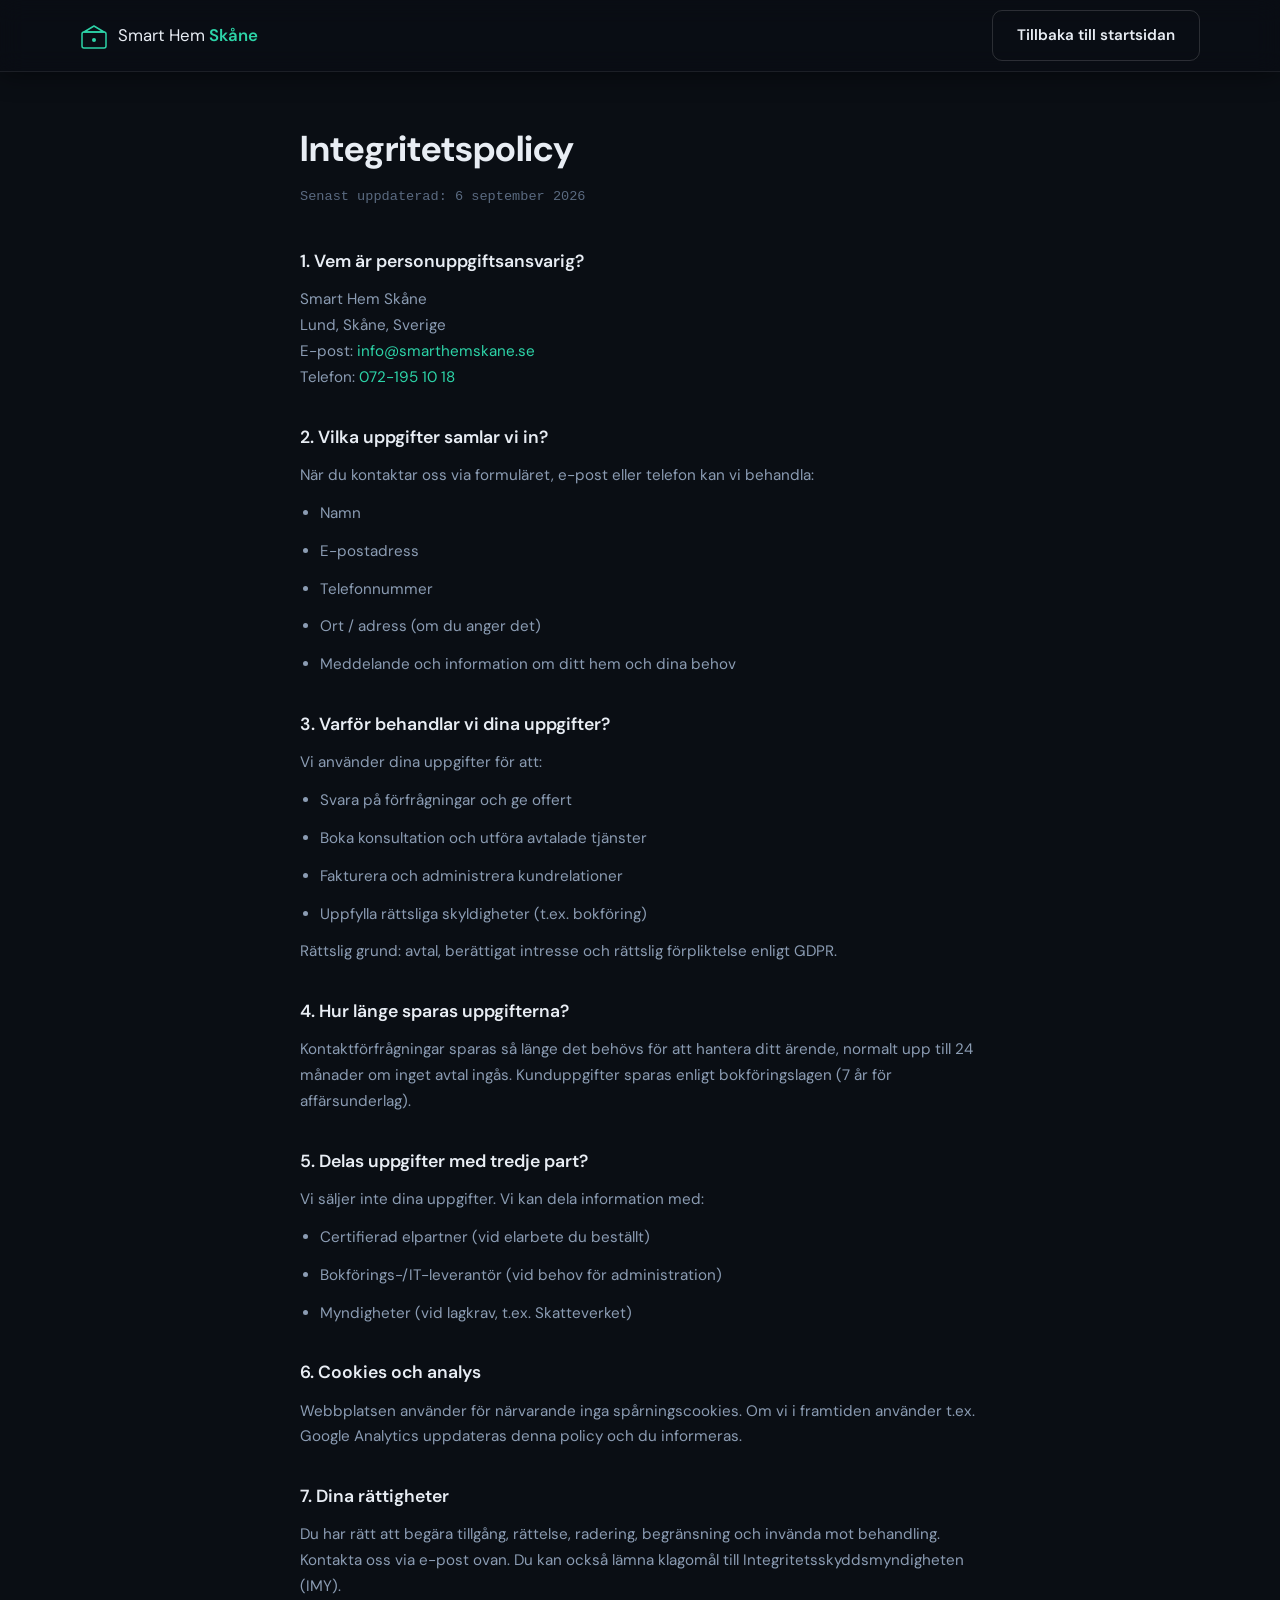
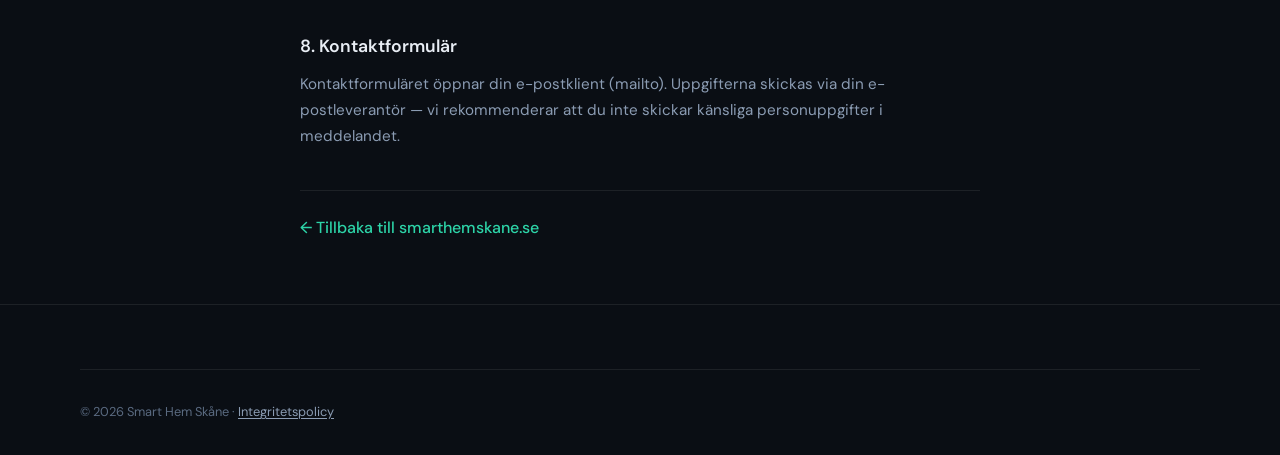
==== integritet.html @ e0abe8b3 "Add files via upload first version" ====
<!DOCTYPE html>
<html lang="sv">
<head>
  <meta charset="UTF-8">
  <meta name="viewport" content="width=device-width, initial-scale=1.0">
  <meta name="description" content="Integritetspolicy för Smart Hem Skåne — hur vi hanterar dina personuppgifter.">
  <meta name="robots" content="index, follow">
  <link rel="canonical" href="https://smarthemskane.se/integritet.html">
  <title>Integritetspolicy — Smart Hem Skåne</title>
  <link rel="icon" type="image/svg+xml" href="favicon.svg">
  <link rel="preconnect" href="https://fonts.googleapis.com">
  <link rel="preconnect" href="https://fonts.gstatic.com" crossorigin>
  <link href="https://fonts.googleapis.com/css2?family=DM+Sans:ital,opsz,wght@0,9..40,400;0,9..40,500;0,9..40,600;0,9..40,700&display=swap" rel="stylesheet">
  <link rel="stylesheet" href="css/styles.css">
</head>
<body>
  <header class="header header--scrolled">
    <div class="container header__inner">
      <a href="index.html" class="logo">
        <span class="logo__icon" aria-hidden="true">
          <svg width="28" height="28" viewBox="0 0 28 28" fill="none">
            <rect x="2" y="10" width="24" height="16" rx="2" stroke="currentColor" stroke-width="1.5"/>
            <path d="M14 4L4 10h20L14 4z" stroke="currentColor" stroke-width="1.5" stroke-linejoin="round"/>
            <circle cx="14" cy="18" r="2" fill="currentColor"/>
          </svg>
        </span>
        <span class="logo__text">Smart Hem <strong>Skåne</strong></span>
      </a>
      <a href="index.html" class="btn btn--ghost">Tillbaka till startsidan</a>
    </div>
  </header>

  <main class="legal">
    <div class="container legal__inner">
      <h1 class="legal__title">Integritetspolicy</h1>
      <p class="legal__updated">Senast uppdaterad: 6 september 2026</p>

      <section class="legal__section">
        <h2>1. Vem är personuppgiftsansvarig?</h2>
        <p>Smart Hem Skåne<br>
        Lund, Skåne, Sverige<br>
        E-post: <a href="mailto:info@smarthemskane.se">info@smarthemskane.se</a><br>
        Telefon: <a href="tel:+46721951018">072-195 10 18</a></p>
      </section>

      <section class="legal__section">
        <h2>2. Vilka uppgifter samlar vi in?</h2>
        <p>När du kontaktar oss via formuläret, e-post eller telefon kan vi behandla:</p>
        <ul>
          <li>Namn</li>
          <li>E-postadress</li>
          <li>Telefonnummer</li>
          <li>Ort / adress (om du anger det)</li>
          <li>Meddelande och information om ditt hem och dina behov</li>
        </ul>
      </section>

      <section class="legal__section">
        <h2>3. Varför behandlar vi dina uppgifter?</h2>
        <p>Vi använder dina uppgifter för att:</p>
        <ul>
          <li>Svara på förfrågningar och ge offert</li>
          <li>Boka konsultation och utföra avtalade tjänster</li>
          <li>Fakturera och administrera kundrelationer</li>
          <li>Uppfylla rättsliga skyldigheter (t.ex. bokföring)</li>
        </ul>
        <p>Rättslig grund: avtal, berättigat intresse och rättslig förpliktelse enligt GDPR.</p>
      </section>

      <section class="legal__section">
        <h2>4. Hur länge sparas uppgifterna?</h2>
        <p>Kontaktförfrågningar sparas så länge det behövs för att hantera ditt ärende, normalt upp till 24 månader om inget avtal ingås. Kunduppgifter sparas enligt bokföringslagen (7 år för affärsunderlag).</p>
      </section>

      <section class="legal__section">
        <h2>5. Delas uppgifter med tredje part?</h2>
        <p>Vi säljer inte dina uppgifter. Vi kan dela information med:</p>
        <ul>
          <li>Certifierad elpartner (vid elarbete du beställt)</li>
          <li>Bokförings-/IT-leverantör (vid behov för administration)</li>
          <li>Myndigheter (vid lagkrav, t.ex. Skatteverket)</li>
        </ul>
      </section>

      <section class="legal__section">
        <h2>6. Cookies och analys</h2>
        <p>Webbplatsen använder för närvarande inga spårningscookies. Om vi i framtiden använder t.ex. Google Analytics uppdateras denna policy och du informeras.</p>
      </section>

      <section class="legal__section">
        <h2>7. Dina rättigheter</h2>
        <p>Du har rätt att begära tillgång, rättelse, radering, begränsning och invända mot behandling. Kontakta oss via e-post ovan. Du kan också lämna klagomål till Integritetsskyddsmyndigheten (IMY).</p>
      </section>

      <section class="legal__section">
        <h2>8. Kontaktformulär</h2>
        <p>Kontaktformuläret öppnar din e-postklient (mailto). Uppgifterna skickas via din e-postleverantör — vi rekommenderar att du inte skickar känsliga personuppgifter i meddelandet.</p>
      </section>

      <p class="legal__back"><a href="index.html">&larr; Tillbaka till smarthemskane.se</a></p>
    </div>
  </main>

  <footer class="footer">
    <div class="container footer__inner">
      <p class="footer__copy">&copy; <span id="year"></span> Smart Hem Skåne · <a href="integritet.html">Integritetspolicy</a></p>
    </div>
  </footer>

  <script>
    document.getElementById('year').textContent = new Date().getFullYear();
  </script>
</body>
</html>
---- css/styles.css ----
/* ── Variables ── */
:root {
  --bg: #0a0e14;
  --bg-alt: #111820;
  --bg-card: #161d27;
  --bg-card-hover: #1c2533;
  --border: rgba(255, 255, 255, 0.08);
  --border-strong: rgba(255, 255, 255, 0.14);
  --text: #e8edf4;
  --text-muted: #8b9cb3;
  --text-dim: #5a6a80;
  --accent: #2dd4a8;
  --accent-dim: rgba(45, 212, 168, 0.12);
  --accent-glow: rgba(45, 212, 168, 0.25);
  --warm: #f5a623;
  --danger: #f87171;
  --font: 'DM Sans', system-ui, sans-serif;
  --mono: 'JetBrains Mono', monospace;
  --radius: 12px;
  --radius-lg: 20px;
  --shadow: 0 4px 24px rgba(0, 0, 0, 0.4);
  --transition: 0.2s ease;
  --header-h: 72px;
}

/* ── Reset ── */
*, *::before, *::after { box-sizing: border-box; margin: 0; padding: 0; }

html {
  scroll-behavior: smooth;
  scroll-padding-top: var(--header-h);
}

body {
  font-family: var(--font);
  background: var(--bg);
  color: var(--text);
  line-height: 1.6;
  -webkit-font-smoothing: antialiased;
}

img { max-width: 100%; display: block; }
a { color: inherit; text-decoration: none; }
ul { list-style: none; }

.container {
  width: min(1120px, 100% - 2rem);
  margin-inline: auto;
}

/* ── Header ── */
.header {
  position: fixed;
  top: 0;
  left: 0;
  right: 0;
  z-index: 100;
  height: var(--header-h);
  background: rgba(10, 14, 20, 0.85);
  backdrop-filter: blur(12px);
  border-bottom: 1px solid var(--border);
  transition: box-shadow var(--transition);
}

.header--scrolled {
  box-shadow: var(--shadow);
}

.header__inner {
  display: flex;
  align-items: center;
  justify-content: space-between;
  height: 100%;
}

.logo {
  display: flex;
  align-items: center;
  gap: 0.6rem;
  font-size: 1.05rem;
  color: var(--text);
}

.logo__icon {
  color: var(--accent);
  display: flex;
}

.logo__text strong {
  color: var(--accent);
  font-weight: 600;
}

.nav {
  display: flex;
  align-items: center;
  gap: 0.25rem;
}

.nav__link {
  padding: 0.5rem 0.85rem;
  font-size: 0.9rem;
  color: var(--text-muted);
  border-radius: 8px;
  transition: color var(--transition), background var(--transition);
}

.nav__link:hover {
  color: var(--text);
  background: rgba(255, 255, 255, 0.05);
}

.nav__link--cta {
  background: var(--accent);
  color: var(--bg);
  font-weight: 600;
  margin-left: 0.5rem;
}

.nav__link--cta:hover {
  background: #25b892;
  color: var(--bg);
}

.menu-toggle {
  display: none;
  flex-direction: column;
  gap: 5px;
  background: none;
  border: none;
  cursor: pointer;
  padding: 4px;
}

.menu-toggle span {
  display: block;
  width: 22px;
  height: 2px;
  background: var(--text);
  border-radius: 2px;
  transition: transform var(--transition), opacity var(--transition);
}

.menu-toggle[aria-expanded="true"] span:nth-child(1) {
  transform: translateY(7px) rotate(45deg);
}

.menu-toggle[aria-expanded="true"] span:nth-child(2) {
  opacity: 0;
}

.menu-toggle[aria-expanded="true"] span:nth-child(3) {
  transform: translateY(-7px) rotate(-45deg);
}

/* ── Buttons ── */
.btn {
  display: inline-flex;
  align-items: center;
  justify-content: center;
  gap: 0.5rem;
  padding: 0.75rem 1.5rem;
  font-family: var(--font);
  font-size: 0.95rem;
  font-weight: 600;
  border-radius: 10px;
  border: none;
  cursor: pointer;
  transition: background var(--transition), transform var(--transition), box-shadow var(--transition);
}

.btn:active { transform: scale(0.98); }

.btn--primary {
  background: var(--accent);
  color: var(--bg);
}

.btn--primary:hover {
  background: #25b892;
  box-shadow: 0 0 24px var(--accent-glow);
}

.btn--ghost {
  background: transparent;
  color: var(--text);
  border: 1px solid var(--border-strong);
}

.btn--ghost:hover {
  background: rgba(255, 255, 255, 0.05);
  border-color: rgba(255, 255, 255, 0.2);
}

.btn--outline {
  background: transparent;
  color: var(--text);
  border: 1px solid var(--border-strong);
}

.btn--outline:hover {
  border-color: var(--accent);
  color: var(--accent);
}

.btn--block { width: 100%; }

/* ── Hero ── */
.hero {
  position: relative;
  padding: calc(var(--header-h) + 4rem) 0 5rem;
  overflow: hidden;
}

.hero__bg {
  position: absolute;
  inset: 0;
  background:
    radial-gradient(ellipse 60% 50% at 70% 20%, rgba(45, 212, 168, 0.08) 0%, transparent 60%),
    radial-gradient(ellipse 40% 40% at 20% 80%, rgba(245, 166, 35, 0.05) 0%, transparent 50%);
  pointer-events: none;
}

.hero__inner {
  display: grid;
  grid-template-columns: 1fr 1fr;
  gap: 3rem;
  align-items: center;
  position: relative;
}

.hero__badge {
  display: inline-flex;
  align-items: center;
  gap: 0.5rem;
  font-size: 0.85rem;
  font-family: var(--mono);
  color: var(--accent);
  background: var(--accent-dim);
  border: 1px solid rgba(45, 212, 168, 0.2);
  padding: 0.35rem 0.85rem;
  border-radius: 100px;
  margin-bottom: 1.25rem;
}

.hero__badge-dot {
  width: 6px;
  height: 6px;
  background: var(--accent);
  border-radius: 50%;
  animation: pulse 2s infinite;
}

@keyframes pulse {
  0%, 100% { opacity: 1; }
  50% { opacity: 0.4; }
}

.hero__title {
  font-size: clamp(2rem, 4.5vw, 3rem);
  font-weight: 700;
  line-height: 1.15;
  letter-spacing: -0.02em;
  margin-bottom: 1.25rem;
}

.hero__title em {
  font-style: normal;
  color: var(--accent);
}

.hero__desc {
  font-size: 1.1rem;
  color: var(--text-muted);
  max-width: 520px;
  margin-bottom: 2rem;
}

.hero__actions {
  display: flex;
  flex-wrap: wrap;
  gap: 0.75rem;
  margin-bottom: 2.5rem;
}

.hero__trust {
  display: flex;
  flex-wrap: wrap;
  gap: 0.5rem 1.5rem;
  font-size: 0.85rem;
  color: var(--text-dim);
}

.hero__trust li::before {
  content: '✓ ';
  color: var(--accent);
}

/* ── Dashboard mockup ── */
.dashboard {
  background: var(--bg-card);
  border: 1px solid var(--border);
  border-radius: var(--radius-lg);
  padding: 1.5rem;
  box-shadow: var(--shadow), 0 0 60px rgba(45, 212, 168, 0.06);
}

.dashboard__header {
  display: flex;
  justify-content: space-between;
  align-items: center;
  margin-bottom: 1.25rem;
}

.dashboard__title {
  font-size: 0.85rem;
  font-weight: 600;
  color: var(--text-muted);
}

.dashboard__live {
  font-size: 0.7rem;
  font-family: var(--mono);
  color: var(--accent);
  background: var(--accent-dim);
  padding: 0.2rem 0.6rem;
  border-radius: 100px;
}

.dashboard__stats {
  display: grid;
  grid-template-columns: repeat(3, 1fr);
  gap: 0.75rem;
  margin-bottom: 1.25rem;
}

.stat {
  background: var(--bg);
  border-radius: 10px;
  padding: 0.85rem;
}

.stat__label {
  display: block;
  font-size: 0.7rem;
  color: var(--text-dim);
  margin-bottom: 0.25rem;
}

.stat__value {
  display: block;
  font-size: 1.15rem;
  font-weight: 700;
  font-family: var(--mono);
}

.stat__value small {
  font-size: 0.65rem;
  font-weight: 400;
  color: var(--text-muted);
}

.stat__change {
  display: block;
  font-size: 0.7rem;
  font-family: var(--mono);
  margin-top: 0.2rem;
}

.stat__change--down { color: var(--accent); }
.stat__change--neutral { color: var(--text-dim); }

.dashboard__chart {
  display: flex;
  align-items: flex-end;
  gap: 6px;
  height: 80px;
  margin-bottom: 1.25rem;
  padding: 0 0.25rem;
}

.bar {
  flex: 1;
  height: var(--h);
  background: rgba(45, 212, 168, 0.2);
  border-radius: 4px 4px 0 0;
  transition: height 0.6s ease;
}

.bar--active {
  background: var(--accent);
}

.dashboard__devices {
  display: flex;
  flex-wrap: wrap;
  gap: 0.5rem;
}

.device {
  font-size: 0.75rem;
  padding: 0.3rem 0.7rem;
  border-radius: 100px;
  background: var(--bg);
  color: var(--text-dim);
  border: 1px solid var(--border);
}

.device--on {
  color: var(--accent);
  border-color: rgba(45, 212, 168, 0.3);
  background: var(--accent-dim);
}

/* ── Sections ── */
.section {
  padding: 5rem 0;
}

.section--alt {
  background: var(--bg-alt);
}

.section__header {
  text-align: center;
  max-width: 600px;
  margin: 0 auto 3rem;
}

.section__label {
  display: inline-block;
  font-size: 0.8rem;
  font-family: var(--mono);
  color: var(--accent);
  text-transform: uppercase;
  letter-spacing: 0.08em;
  margin-bottom: 0.75rem;
}

.section__title {
  font-size: clamp(1.75rem, 3vw, 2.25rem);
  font-weight: 700;
  letter-spacing: -0.02em;
  margin-bottom: 0.75rem;
}

.section__desc {
  color: var(--text-muted);
  font-size: 1.05rem;
}

/* ── Services ── */
.services {
  display: grid;
  grid-template-columns: repeat(3, 1fr);
  gap: 1.25rem;
}

.service-card {
  background: var(--bg-card);
  border: 1px solid var(--border);
  border-radius: var(--radius);
  padding: 1.75rem;
  transition: border-color var(--transition), transform var(--transition);
}

.service-card:hover {
  border-color: var(--border-strong);
  transform: translateY(-2px);
}

.service-card--highlight {
  border-color: rgba(45, 212, 168, 0.25);
  background: linear-gradient(135deg, var(--bg-card) 0%, rgba(45, 212, 168, 0.04) 100%);
}

.service-card__icon {
  width: 44px;
  height: 44px;
  display: flex;
  align-items: center;
  justify-content: center;
  background: var(--accent-dim);
  color: var(--accent);
  border-radius: 10px;
  margin-bottom: 1.25rem;
}

.service-card__title {
  font-size: 1.05rem;
  font-weight: 600;
  margin-bottom: 0.6rem;
}

.service-card__text {
  font-size: 0.9rem;
  color: var(--text-muted);
  line-height: 1.65;
}

/* ── Guide ── */
.guide-flow {
  display: flex;
  align-items: center;
  justify-content: center;
  flex-wrap: wrap;
  gap: 0.75rem 1rem;
  margin-bottom: 2.5rem;
  padding: 1.75rem;
  background: var(--bg-card);
  border: 1px solid var(--border);
  border-radius: var(--radius-lg);
}

.guide-flow__step {
  display: flex;
  flex-direction: column;
  align-items: center;
  text-align: center;
  min-width: 140px;
  padding: 1rem 1.25rem;
  background: var(--bg);
  border: 1px solid var(--border);
  border-radius: var(--radius);
}

.guide-flow__step--bridge {
  border-color: rgba(245, 166, 35, 0.35);
  background: rgba(245, 166, 35, 0.06);
}

.guide-flow__step--optional {
  border-color: rgba(45, 212, 168, 0.35);
  background: var(--accent-dim);
}

.guide-flow__icon {
  font-size: 1.75rem;
  line-height: 1;
  margin-bottom: 0.5rem;
}

.guide-flow__label {
  font-weight: 600;
  font-size: 0.95rem;
  margin-bottom: 0.25rem;
}

.guide-flow__hint {
  font-size: 0.75rem;
  color: var(--text-dim);
}

.guide-flow__arrow {
  font-size: 1.25rem;
  color: var(--text-dim);
  flex-shrink: 0;
}

.guide-compare {
  display: grid;
  grid-template-columns: 1fr 1fr;
  gap: 1.25rem;
  margin-bottom: 2rem;
}

.guide-card {
  background: var(--bg-card);
  border: 1px solid var(--border);
  border-radius: var(--radius-lg);
  padding: 1.75rem;
}

.guide-card--featured {
  border-color: var(--accent);
  box-shadow: 0 0 32px var(--accent-glow);
}

.guide-card__tag {
  display: inline-block;
  font-size: 0.7rem;
  font-family: var(--mono);
  text-transform: uppercase;
  letter-spacing: 0.06em;
  color: var(--text-dim);
  margin-bottom: 0.75rem;
}

.guide-card--featured .guide-card__tag {
  color: var(--accent);
}

.guide-card__title {
  font-size: 1.2rem;
  font-weight: 700;
  margin-bottom: 0.5rem;
}

.guide-card__intro {
  font-size: 0.9rem;
  color: var(--text-muted);
  margin-bottom: 1.25rem;
}

.guide-card__list {
  margin-bottom: 1.25rem;
}

.guide-card__list li {
  font-size: 0.85rem;
  color: var(--text-muted);
  padding: 0.35rem 0 0.35rem 1.25rem;
  position: relative;
}

.guide-card__list li::before {
  content: '✓';
  position: absolute;
  left: 0;
  color: var(--accent);
  font-size: 0.75rem;
}

.guide-card__example {
  font-size: 0.82rem;
  color: var(--text-dim);
  padding: 0.85rem 1rem;
  background: var(--bg);
  border-radius: 8px;
  border-left: 3px solid var(--border-strong);
  line-height: 1.55;
}

.guide-card--featured .guide-card__example {
  border-left-color: var(--accent);
}

.guide-card__example strong {
  color: var(--text-muted);
}

.guide-table-wrap {
  overflow-x: auto;
  margin-bottom: 2rem;
  border: 1px solid var(--border);
  border-radius: var(--radius-lg);
  background: var(--bg-card);
}

.guide-table {
  width: 100%;
  border-collapse: collapse;
  font-size: 0.9rem;
}

.guide-table th,
.guide-table td {
  padding: 0.85rem 1.25rem;
  text-align: left;
  border-bottom: 1px solid var(--border);
}

.guide-table th {
  font-size: 0.75rem;
  font-family: var(--mono);
  text-transform: uppercase;
  letter-spacing: 0.05em;
  color: var(--text-dim);
  background: var(--bg);
}

.guide-table th:not(:first-child),
.guide-table td:not(:first-child) {
  text-align: center;
}

.guide-table tbody tr:last-child td {
  border-bottom: none;
}

.guide-table td:first-child {
  color: var(--text-muted);
}

.guide-yes {
  color: var(--accent);
  font-weight: 700;
}

.guide-no {
  color: var(--text-dim);
}

.guide-limited {
  font-size: 0.75rem;
  color: var(--warm);
  font-family: var(--mono);
}

.guide-cta {
  text-align: center;
  font-size: 0.95rem;
  color: var(--text-muted);
}

.guide-cta a {
  color: var(--accent);
  font-weight: 600;
  text-decoration: underline;
  text-underline-offset: 3px;
}

.guide-cta a:hover {
  opacity: 0.85;
}

/* ── Security ── */
.security-grid {
  display: grid;
  grid-template-columns: repeat(4, 1fr);
  gap: 1.25rem;
  margin-bottom: 2.5rem;
}

.security-item {
  background: var(--bg-card);
  border: 1px solid var(--border);
  border-radius: var(--radius);
  padding: 1.5rem;
}

.security-item__icon {
  font-size: 1.5rem;
  display: block;
  margin-bottom: 0.75rem;
}

.security-item h3 {
  font-size: 1rem;
  font-weight: 600;
  margin-bottom: 0.5rem;
}

.security-item p {
  font-size: 0.85rem;
  color: var(--text-muted);
  line-height: 1.6;
}

.security-package {
  display: grid;
  grid-template-columns: 1fr 1fr;
  gap: 1.5rem;
  align-items: start;
}

.security-aside {
  background: var(--bg-card);
  border: 1px solid var(--border);
  border-radius: var(--radius-lg);
  padding: 1.75rem;
}

.security-aside h3 {
  font-size: 1.05rem;
  font-weight: 600;
  margin-bottom: 1.25rem;
}

.security-aside__list {
  margin-bottom: 1.25rem;
}

.security-aside__list li {
  font-size: 0.85rem;
  padding: 0.35rem 0 0.35rem 1.25rem;
  position: relative;
  color: var(--text-muted);
}

.security-aside__list--yes li::before {
  content: '✓';
  position: absolute;
  left: 0;
  color: var(--accent);
  font-size: 0.75rem;
}

.security-aside__list--no li {
  color: var(--text-dim);
}

.security-aside__list--no li::before {
  content: '✗';
  position: absolute;
  left: 0;
  color: var(--warm);
  font-size: 0.75rem;
}

.security-aside__note {
  font-size: 0.82rem;
  color: var(--text-dim);
  padding-top: 1rem;
  border-top: 1px solid var(--border);
  line-height: 1.55;
}

.security-aside__note a {
  color: var(--accent);
  font-weight: 500;
}

/* ── Pricing ── */
.pricing {
  display: grid;
  grid-template-columns: repeat(4, 1fr);
  gap: 1.25rem;
  align-items: start;
}

.price-card {
  position: relative;
  background: var(--bg-card);
  border: 1px solid var(--border);
  border-radius: var(--radius-lg);
  padding: 1.75rem;
  display: flex;
  flex-direction: column;
  height: 100%;
}

.price-card--featured {
  border-color: var(--accent);
  box-shadow: 0 0 40px var(--accent-glow);
}

.price-card__badge {
  position: absolute;
  top: -12px;
  left: 50%;
  transform: translateX(-50%);
  background: var(--accent);
  color: var(--bg);
  font-size: 0.7rem;
  font-weight: 700;
  text-transform: uppercase;
  letter-spacing: 0.05em;
  padding: 0.3rem 0.85rem;
  border-radius: 100px;
  white-space: nowrap;
}

.price-card__name {
  font-size: 1.15rem;
  font-weight: 700;
  margin-bottom: 0.4rem;
}

.price-card__desc {
  font-size: 0.85rem;
  color: var(--text-muted);
  margin-bottom: 1.25rem;
  min-height: 2.5rem;
}

.price-card__price {
  margin-bottom: 0.5rem;
}

.price-card__label {
  display: block;
  font-size: 0.7rem;
  font-family: var(--mono);
  text-transform: uppercase;
  letter-spacing: 0.06em;
  color: var(--text-dim);
  margin-bottom: 0.25rem;
}

.price-card__amount {
  font-size: 1.75rem;
  font-weight: 700;
  font-family: var(--mono);
}

.price-card__unit {
  font-size: 0.9rem;
  color: var(--text-muted);
  margin-left: 0.25rem;
}

.price-card__material {
  font-size: 0.85rem;
  color: var(--accent);
  font-weight: 500;
  margin-bottom: 1.25rem;
  padding-bottom: 1rem;
  border-bottom: 1px solid var(--border);
}

.price-card__total {
  font-size: 0.8rem;
  color: var(--text-dim);
  margin-bottom: 1.25rem;
  font-family: var(--mono);
}

.price-card__features {
  flex: 1;
  margin-bottom: 1rem;
}

.price-card__features > li {
  font-size: 0.85rem;
  color: var(--text-muted);
  padding: 0.4rem 0;
  padding-left: 1.25rem;
  position: relative;
  border-bottom: 1px solid var(--border);
}

.price-card__features > li:last-child {
  border-bottom: none;
}

.price-card__features > li::before {
  content: '✓';
  position: absolute;
  left: 0;
  color: var(--accent);
  font-size: 0.75rem;
}

.price-card__features ul {
  margin-top: 0.35rem;
  padding-left: 0;
}

.price-card__features ul li {
  font-size: 0.78rem;
  color: var(--text-dim);
  padding: 0.15rem 0 0.15rem 0.85rem;
  position: relative;
  border-bottom: none;
}

.price-card__features ul li::before {
  content: '·';
  position: absolute;
  left: 0;
  color: var(--text-dim);
  font-size: 1rem;
  line-height: 1;
}

.pricing__note {
  text-align: center;
  margin-top: 2rem;
  font-size: 0.85rem;
  color: var(--text-dim);
}

.pricing__note strong {
  color: var(--text-muted);
}

/* ── Steps ── */
.steps {
  display: grid;
  grid-template-columns: repeat(4, 1fr);
  gap: 1.5rem;
  counter-reset: step;
}

.step {
  position: relative;
}

.step__num {
  display: block;
  font-size: 2.5rem;
  font-weight: 700;
  font-family: var(--mono);
  color: var(--accent);
  opacity: 0.3;
  margin-bottom: 0.75rem;
  line-height: 1;
}

.step__content h3 {
  font-size: 1rem;
  font-weight: 600;
  margin-bottom: 0.5rem;
}

.step__content p {
  font-size: 0.9rem;
  color: var(--text-muted);
}

/* ── Areas ── */
.areas {
  display: grid;
  grid-template-columns: 1fr 1fr;
  gap: 3rem;
  align-items: center;
}

.areas__desc {
  color: var(--text-muted);
  margin: 1rem 0 1.5rem;
  font-size: 1.05rem;
}

.areas__list {
  display: flex;
  flex-wrap: wrap;
  gap: 0.5rem;
}

.areas__list li {
  font-size: 0.85rem;
  padding: 0.4rem 0.9rem;
  background: var(--bg-card);
  border: 1px solid var(--border);
  border-radius: 100px;
  color: var(--text-muted);
}

.map-placeholder {
  position: relative;
  aspect-ratio: 4/3;
  background: var(--bg-card);
  border: 1px solid var(--border);
  border-radius: var(--radius-lg);
  overflow: hidden;
}

.map-placeholder::before {
  content: '';
  position: absolute;
  inset: 0;
  background:
    radial-gradient(circle at 55% 65%, rgba(45, 212, 168, 0.06) 0%, transparent 50%),
    linear-gradient(135deg, rgba(255,255,255,0.02) 25%, transparent 25%),
    linear-gradient(225deg, rgba(255,255,255,0.02) 25%, transparent 25%);
  background-size: 100% 100%, 40px 40px, 40px 40px;
}

.map-ring {
  position: absolute;
  top: 50%;
  left: 55%;
  transform: translate(-50%, -50%);
  width: 180px;
  height: 180px;
  border: 1px dashed rgba(45, 212, 168, 0.3);
  border-radius: 50%;
  animation: ring-pulse 3s ease-in-out infinite;
}

@keyframes ring-pulse {
  0%, 100% { transform: translate(-50%, -50%) scale(1); opacity: 0.5; }
  50% { transform: translate(-50%, -50%) scale(1.05); opacity: 1; }
}

.map-dot {
  position: absolute;
  font-size: 0.75rem;
  font-weight: 600;
  color: var(--text);
  padding: 0.3rem 0.65rem;
  background: var(--bg);
  border: 1px solid var(--border-strong);
  border-radius: 100px;
  white-space: nowrap;
}

.map-dot::before {
  content: '';
  display: inline-block;
  width: 6px;
  height: 6px;
  background: var(--accent);
  border-radius: 50%;
  margin-right: 0.4rem;
  vertical-align: middle;
}

.map-dot--lund { top: 42%; left: 48%; }
.map-dot--malmo { bottom: 22%; left: 38%; }
.map-dot--helsingborg { top: 18%; right: 22%; }

/* ── Contact ── */
.contact {
  display: grid;
  grid-template-columns: 1fr 1.2fr;
  gap: 3rem;
  align-items: start;
}

.contact__desc {
  color: var(--text-muted);
  margin: 1rem 0 2rem;
}

.contact__details {
  display: flex;
  flex-direction: column;
  gap: 1.25rem;
}

.contact__item {
  display: flex;
  flex-direction: column;
  gap: 0.2rem;
}

.contact__label {
  font-size: 0.75rem;
  font-family: var(--mono);
  color: var(--text-dim);
  text-transform: uppercase;
  letter-spacing: 0.06em;
}

.contact__item a {
  color: var(--accent);
  transition: opacity var(--transition);
}

.contact__item a:hover { opacity: 0.8; }

.contact-form {
  background: var(--bg-card);
  border: 1px solid var(--border);
  border-radius: var(--radius-lg);
  padding: 2rem;
}

.form-row {
  display: grid;
  grid-template-columns: 1fr 1fr;
  gap: 1rem;
}

.form-group {
  margin-bottom: 1.25rem;
}

.form-group label {
  display: block;
  font-size: 0.85rem;
  font-weight: 500;
  margin-bottom: 0.4rem;
  color: var(--text-muted);
}

.form-group input,
.form-group select,
.form-group textarea {
  width: 100%;
  padding: 0.75rem 1rem;
  font-family: var(--font);
  font-size: 0.95rem;
  color: var(--text);
  background: var(--bg);
  border: 1px solid var(--border);
  border-radius: 8px;
  transition: border-color var(--transition), box-shadow var(--transition);
}

.form-group input::placeholder,
.form-group textarea::placeholder {
  color: var(--text-dim);
}

.form-group input:focus,
.form-group select:focus,
.form-group textarea:focus {
  outline: none;
  border-color: var(--accent);
  box-shadow: 0 0 0 3px var(--accent-dim);
}

.form-group select {
  cursor: pointer;
  appearance: none;
  background-image: url("data:image/svg+xml,%3Csvg xmlns='http://www.w3.org/2000/svg' width='12' height='12' viewBox='0 0 12 12'%3E%3Cpath fill='%238b9cb3' d='M6 8L1 3h10z'/%3E%3C/svg%3E");
  background-repeat: no-repeat;
  background-position: right 1rem center;
  padding-right: 2.5rem;
}

.form-group textarea {
  resize: vertical;
  min-height: 100px;
}

.form-status {
  margin-top: 1rem;
  font-size: 0.9rem;
  text-align: center;
  min-height: 1.4em;
}

.form-status--success { color: var(--accent); }
.form-status--error { color: var(--danger); }

.form-privacy {
  margin-top: 0.75rem;
  font-size: 0.78rem;
  color: var(--text-dim);
  text-align: center;
}

.form-privacy a {
  color: var(--text-muted);
  text-decoration: underline;
  text-underline-offset: 2px;
}

.form-privacy a:hover {
  color: var(--accent);
}

/* ── Footer ── */
.footer {
  border-top: 1px solid var(--border);
  padding: 3rem 0 2rem;
}

.footer__inner {
  display: grid;
  grid-template-columns: 2fr 1fr;
  gap: 2rem;
}

.footer__brand p {
  font-size: 0.85rem;
  color: var(--text-dim);
  margin-top: 0.5rem;
  max-width: 320px;
}

.footer__links {
  display: flex;
  flex-direction: column;
  gap: 0.5rem;
}

.footer__links a {
  font-size: 0.9rem;
  color: var(--text-muted);
  transition: color var(--transition);
}

.footer__links a:hover { color: var(--accent); }

.footer__copy {
  grid-column: 1 / -1;
  font-size: 0.8rem;
  color: var(--text-dim);
  padding-top: 2rem;
  border-top: 1px solid var(--border);
  margin-top: 1rem;
}

.footer__copy a {
  color: var(--text-muted);
  text-decoration: underline;
  text-underline-offset: 2px;
}

.footer__copy a:hover {
  color: var(--accent);
}

/* ── Legal page ── */
.legal {
  padding: calc(var(--header-h) + 3rem) 0 4rem;
}

.legal__inner {
  max-width: 680px;
}

.legal__title {
  font-size: clamp(1.75rem, 3vw, 2.25rem);
  font-weight: 700;
  margin-bottom: 0.5rem;
}

.legal__updated {
  font-size: 0.85rem;
  color: var(--text-dim);
  font-family: var(--mono);
  margin-bottom: 2.5rem;
}

.legal__section {
  margin-bottom: 2rem;
}

.legal__section h2 {
  font-size: 1.1rem;
  font-weight: 600;
  margin-bottom: 0.75rem;
}

.legal__section p,
.legal__section li {
  font-size: 0.95rem;
  color: var(--text-muted);
  line-height: 1.7;
  margin-bottom: 0.75rem;
}

.legal__section ul {
  padding-left: 1.25rem;
  list-style: disc;
}

.legal__section a {
  color: var(--accent);
}

.legal__back {
  margin-top: 2.5rem;
  padding-top: 1.5rem;
  border-top: 1px solid var(--border);
}

.legal__back a {
  color: var(--accent);
  font-weight: 500;
}

/* ── Responsive ── */
@media (max-width: 1024px) {
  .hero__inner { grid-template-columns: 1fr; }
  .hero__visual { max-width: 480px; }
  .services { grid-template-columns: repeat(2, 1fr); }
  .pricing { grid-template-columns: repeat(2, 1fr); }
  .steps { grid-template-columns: repeat(2, 1fr); }
}

@media (max-width: 768px) {
  .menu-toggle { display: flex; }

  .nav {
    position: fixed;
    top: var(--header-h);
    left: 0;
    right: 0;
    background: var(--bg);
    border-bottom: 1px solid var(--border);
    flex-direction: column;
    padding: 1rem;
    gap: 0.25rem;
    transform: translateY(-110%);
    opacity: 0;
    pointer-events: none;
    transition: transform 0.3s ease, opacity 0.3s ease;
  }

  .nav--open {
    transform: translateY(0);
    opacity: 1;
    pointer-events: auto;
  }

  .nav__link {
    width: 100%;
    padding: 0.85rem 1rem;
  }

  .nav__link--cta {
    margin-left: 0;
    margin-top: 0.5rem;
    text-align: center;
  }

  .services { grid-template-columns: 1fr; }
  .guide-compare { grid-template-columns: 1fr; }
  .guide-flow__arrow { transform: rotate(90deg); }
  .security-grid { grid-template-columns: 1fr 1fr; }
  .security-package { grid-template-columns: 1fr; }
  .pricing { grid-template-columns: 1fr; }
  .steps { grid-template-columns: 1fr; }
  .areas { grid-template-columns: 1fr; }
  .contact { grid-template-columns: 1fr; }
  .form-row { grid-template-columns: 1fr; }
  .footer__inner { grid-template-columns: 1fr; }
}

@media (max-width: 480px) {
  .hero { padding-bottom: 3rem; }
  .hero__actions { flex-direction: column; }
  .hero__actions .btn { width: 100%; }
  .dashboard__stats { grid-template-columns: 1fr; }
  .security-grid { grid-template-columns: 1fr; }
}
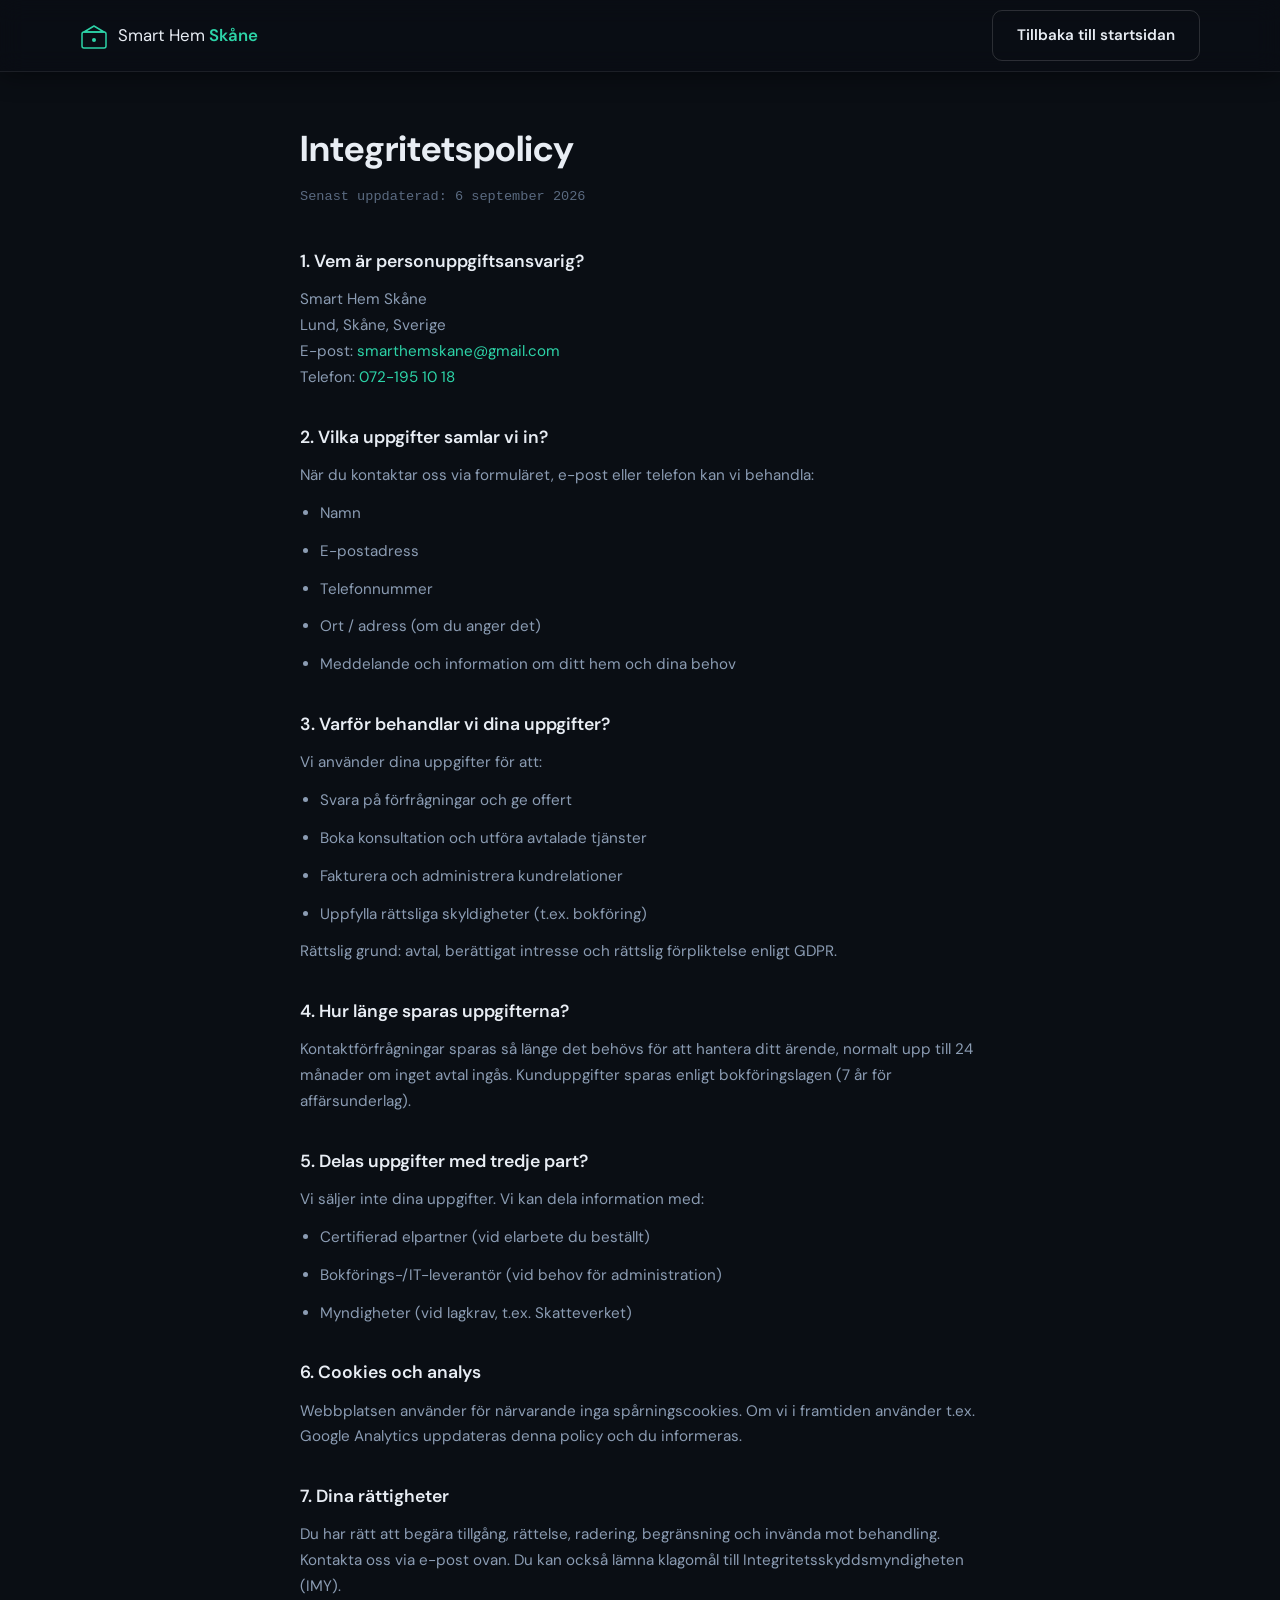
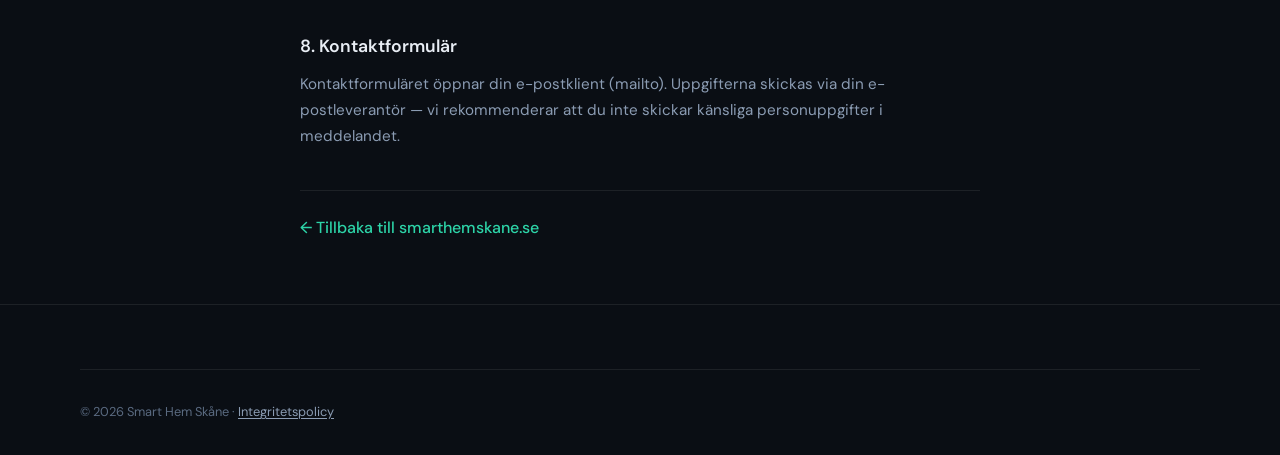
==== commit d2565a19: "ndryshimi i email addreses" ====
--- a/integritet.html
+++ b/integritet.html
@@ -39,7 +39,7 @@
         <h2>1. Vem är personuppgiftsansvarig?</h2>
         <p>Smart Hem Skåne<br>
         Lund, Skåne, Sverige<br>
-        E-post: <a href="mailto:info@smarthemskane.se">info@smarthemskane.se</a><br>
+        E-post: <a href="mailto:smarthemskane@gmail.com">smarthemskane@gmail.com</a><br>
         Telefon: <a href="tel:+46721951018">072-195 10 18</a></p>
       </section>
 
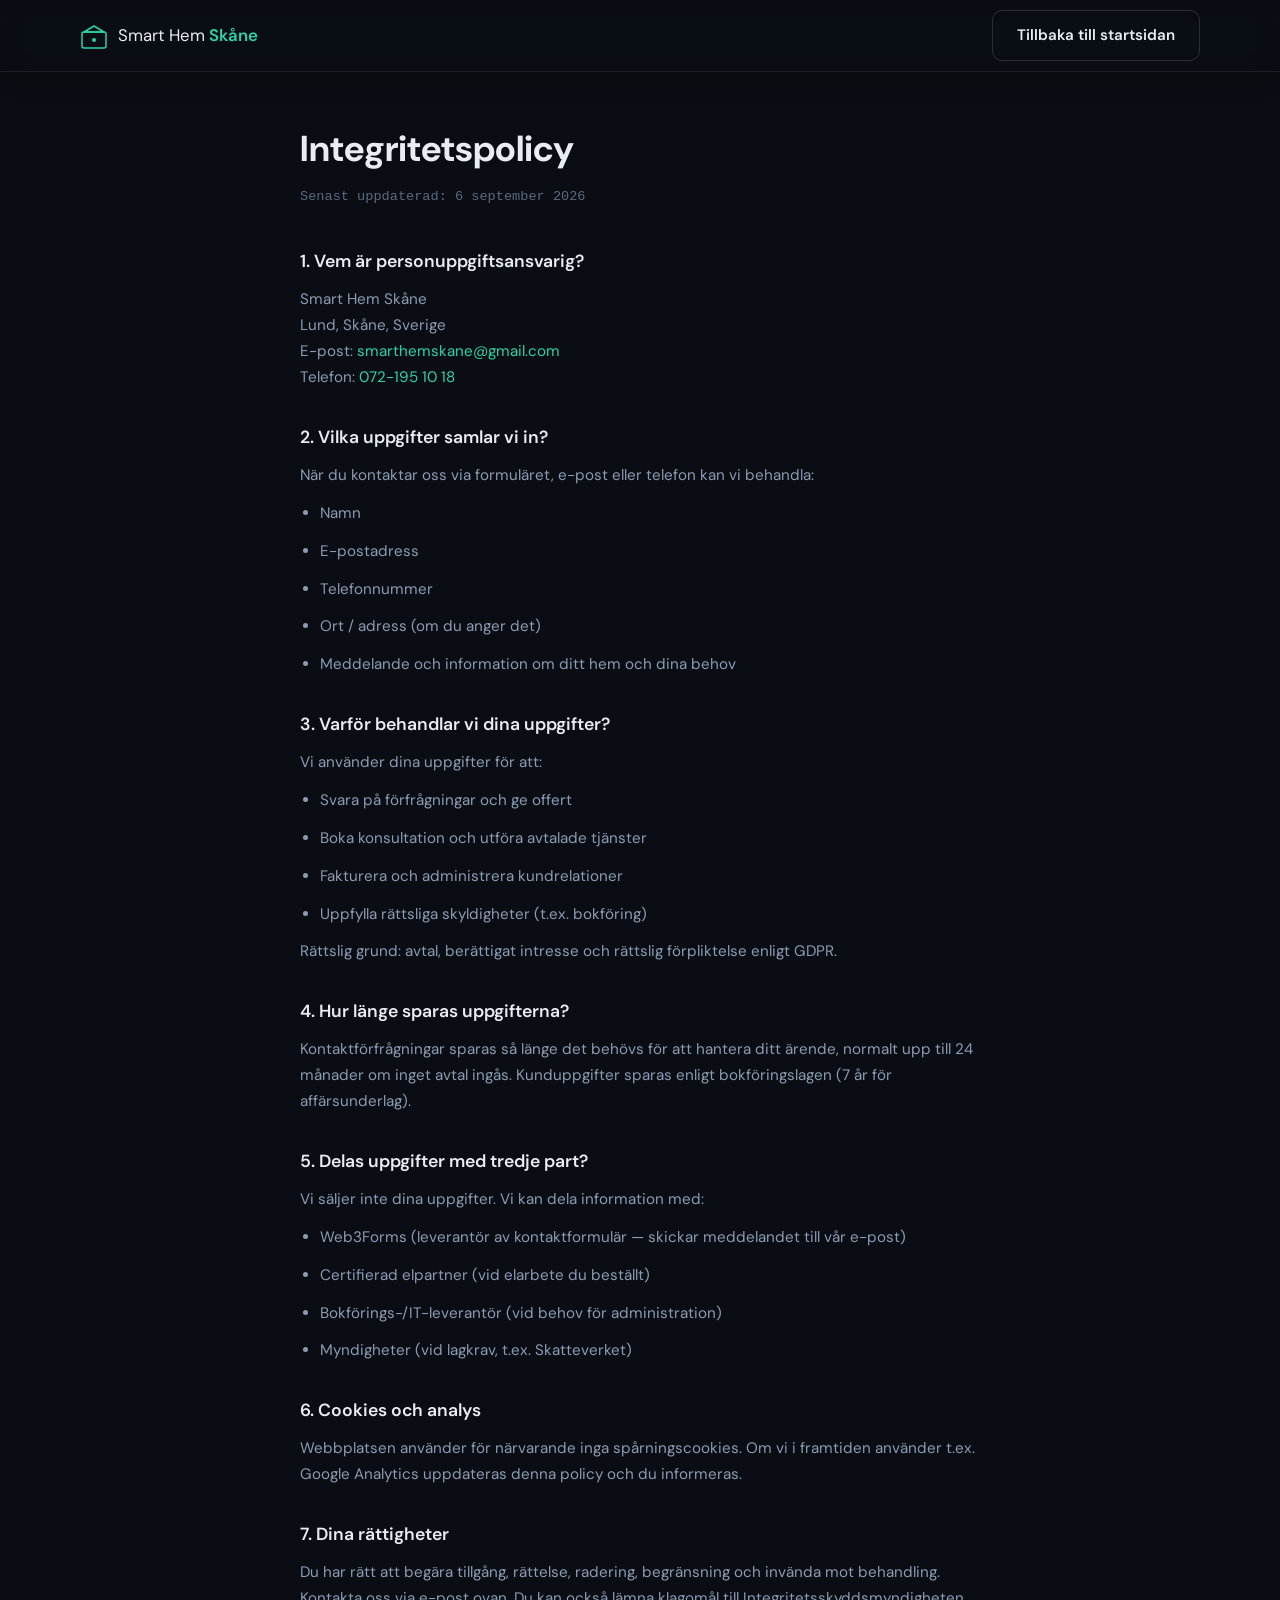
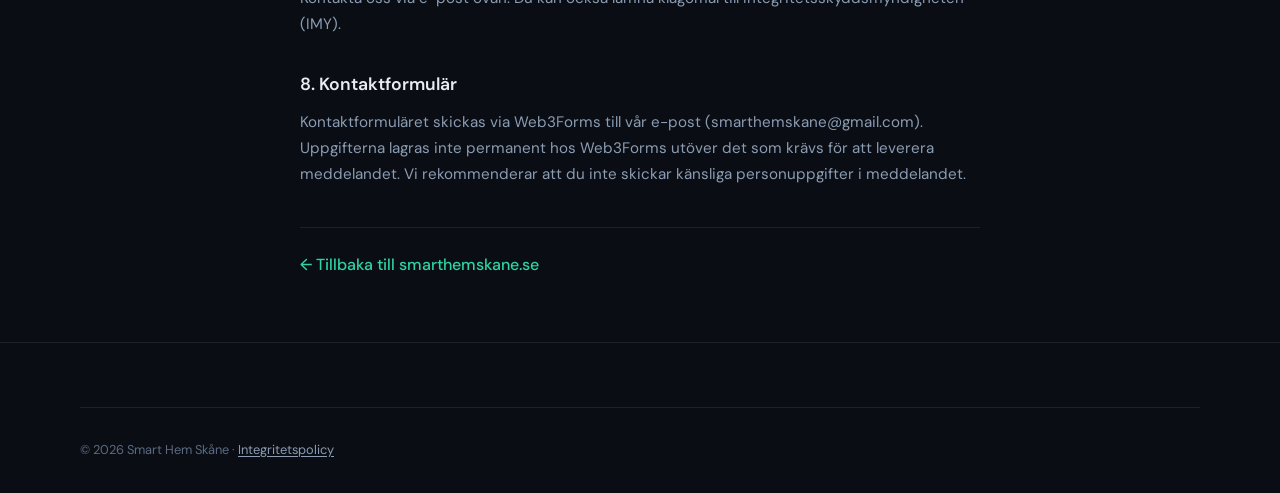
==== commit 29460c2d: "rregullo dergimin e email" ====
--- a/integritet.html
+++ b/integritet.html
@@ -76,6 +76,7 @@
         <h2>5. Delas uppgifter med tredje part?</h2>
         <p>Vi säljer inte dina uppgifter. Vi kan dela information med:</p>
         <ul>
+          <li>Web3Forms (leverantör av kontaktformulär — skickar meddelandet till vår e-post)</li>
           <li>Certifierad elpartner (vid elarbete du beställt)</li>
           <li>Bokförings-/IT-leverantör (vid behov för administration)</li>
           <li>Myndigheter (vid lagkrav, t.ex. Skatteverket)</li>
@@ -94,7 +95,7 @@
 
       <section class="legal__section">
         <h2>8. Kontaktformulär</h2>
-        <p>Kontaktformuläret öppnar din e-postklient (mailto). Uppgifterna skickas via din e-postleverantör — vi rekommenderar att du inte skickar känsliga personuppgifter i meddelandet.</p>
+        <p>Kontaktformuläret skickas via Web3Forms till vår e-post (smarthemskane@gmail.com). Uppgifterna lagras inte permanent hos Web3Forms utöver det som krävs för att leverera meddelandet. Vi rekommenderar att du inte skickar känsliga personuppgifter i meddelandet.</p>
       </section>
 
       <p class="legal__back"><a href="index.html">&larr; Tillbaka till smarthemskane.se</a></p>
--- a/css/styles.css
+++ b/css/styles.css
@@ -205,6 +205,24 @@
 
 .btn--block { width: 100%; }
 
+.btn--primary:disabled {
+  opacity: 0.65;
+  cursor: not-allowed;
+  transform: none;
+}
+
+.visually-hidden {
+  position: absolute;
+  width: 1px;
+  height: 1px;
+  padding: 0;
+  margin: -1px;
+  overflow: hidden;
+  clip: rect(0, 0, 0, 0);
+  white-space: nowrap;
+  border: 0;
+}
+
 /* ── Hero ── */
 .hero {
   position: relative;
